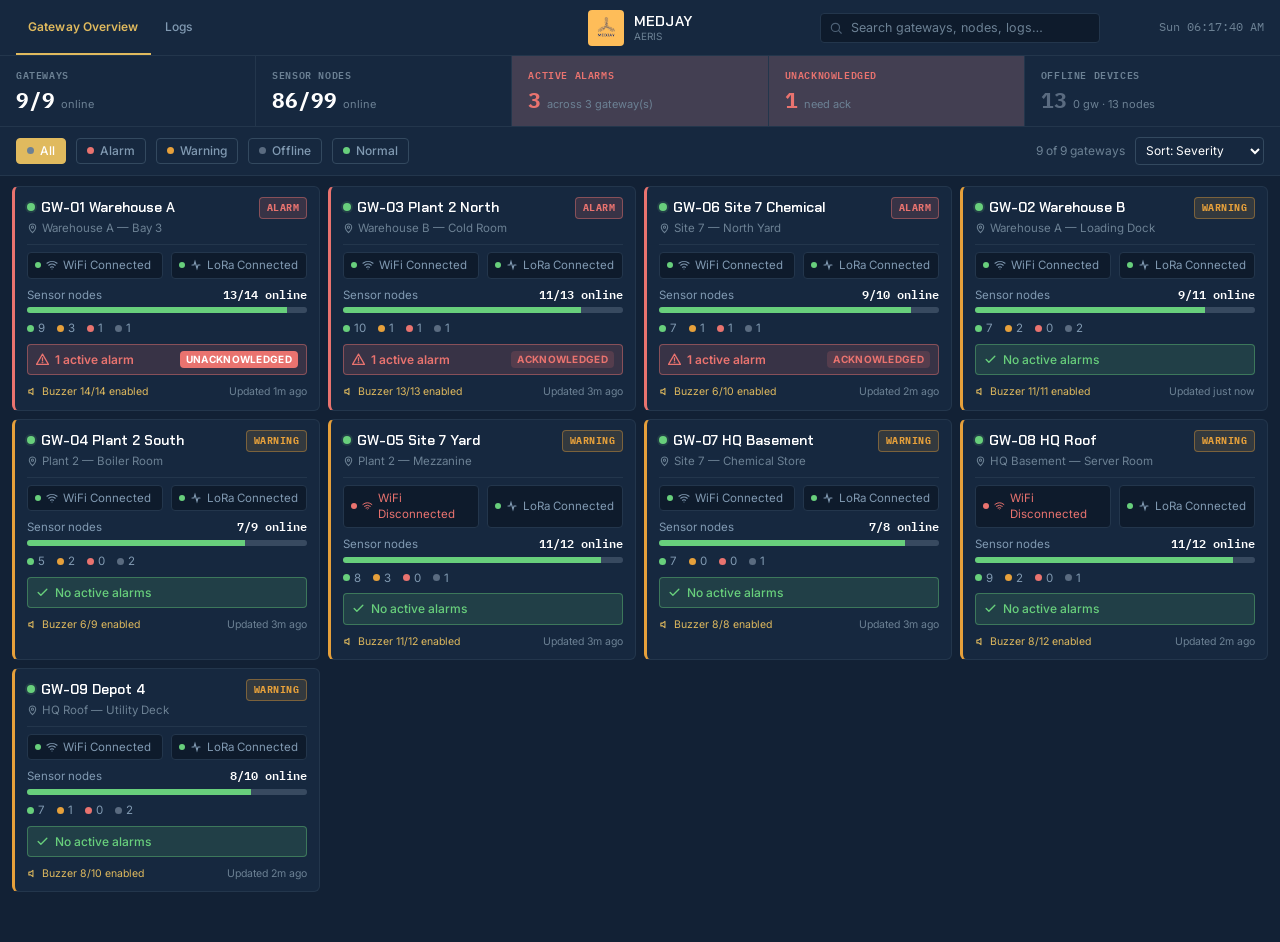
==== index.html @ 99c63c52 "Add files via upload" ====
<!DOCTYPE html>
<html lang="en">
<head>
<meta charset="UTF-8">
<meta name="viewport" content="width=device-width, initial-scale=1.0">
<title>Medjay Aeris — Gateway Overview</title>
<link rel="preconnect" href="https://fonts.googleapis.com">
<link rel="preconnect" href="https://fonts.gstatic.com" crossorigin>
<link href="https://fonts.googleapis.com/css2?family=Chakra+Petch:wght@500;600;700&family=IBM+Plex+Mono:wght@400;500;600;700&family=Inter:wght@400;500;600;700&display=swap" rel="stylesheet">
<link rel="stylesheet" href="styles.css">
</head>
<body>

<div id="topbarMount"></div>
<div class="summary-strip" id="summaryStrip"></div>

<div class="toolbar">
  <div class="filter-chip active" data-f="all"><span class="dot" style="background:var(--text-tertiary)"></span>All</div>
  <div class="filter-chip" data-f="alarm"><span class="dot"></span>Alarm</div>
  <div class="filter-chip" data-f="warn"><span class="dot"></span>Warning</div>
  <div class="filter-chip" data-f="offline"><span class="dot"></span>Offline</div>
  <div class="filter-chip" data-f="ok"><span class="dot"></span>Normal</div>
  <div class="toolbar-spacer"></div>
  <span class="count-label" id="countLabel"></span>
  <select class="sort-select" id="sortSelect">
    <option value="severity">Sort: Severity</option>
    <option value="name">Sort: Name</option>
    <option value="nodes">Sort: Node count</option>
  </select>
</div>

<div class="page">
  <div class="gw-grid" id="gwGrid"></div>
</div>

<div class="toast" id="toast"></div>

<script src="shared.js"></script>
<script>
let activeFilter = "all";
let sortMode = "severity";

document.getElementById('topbarMount').outerHTML = renderTopbar('overview');

function cardHTML(gw){
  const sev = gwSeverity(gw);
  const onlineNodes = gw.nodes.filter(n=>n.online).length;
  const totalNodes = gw.nodes.length;
  // Bucket every node by its single combined severity (nodeSeverity), so
  // counts sum to totalNodes exactly — a node that's offline AND alarming
  // counts once, as an alarm, consistent with how it sorts/filters/badges.
  const ok = gw.nodes.filter(n=>nodeSeverity(n)==="ok").length;
  const amber = gw.nodes.filter(n=>nodeSeverity(n)==="warn").length;
  const red = gw.nodes.filter(n=>nodeSeverity(n)==="alarm").length;
  const offlineN = gw.nodes.filter(n=>nodeSeverity(n)==="offline").length;
  const redUnacked = gw.nodes.filter(n=>n.alarmState==="red" && !n.ack).length;
  const buzzerOnCount = gw.nodes.filter(n=>n.buzzer==="enabled").length;
  const pct = totalNodes ? Math.round((onlineNodes/totalNodes)*100) : 0;
  const badgeMap = {alarm:"ALARM", warn:"WARNING", offline:"OFFLINE", ok:"NORMAL"};

  // Alarm status takes precedence over connectivity in the banner too —
  // an offline gateway with a live red node still needs its alarm surfaced,
  // not hidden behind a generic "offline" message.
  let alarmBanner;
  if(sev === "alarm"){
    alarmBanner = `<div class="alarm-banner active">${ICONS.alert}
      <span>${red} active alarm${red>1?'s':''}</span>
      <span class="ack-tag ${redUnacked>0 ? 'unack' : 'acked'}">${redUnacked>0 ? 'Unacknowledged' : 'Acknowledged'}</span>
    </div>`;
  } else if(!gw.online){
    alarmBanner = `<div class="offline-note">Gateway offline — last seen ${fmtMinutes(gw.lastSeenMinutes)}</div>`;
  } else {
    alarmBanner = `<div class="alarm-banner clear">${ICONS.check}<span>No active alarms</span></div>`;
  }

  return `
  <div class="gw-card state-${sev}" data-id="${gw.id}" data-sev="${sev}" tabindex="0">
    <div class="gw-head">
      <div class="gw-title-block">
        <div class="gw-name-row">
          <span class="status-dot ${gw.online?'online':'offline'}"></span>
          <span class="editable-wrap">
            <span class="gw-name">${gw.name}</span>
            <span class="edit-pencil" data-edit="gw-name" data-gw="${gw.id}" title="Rename gateway">${ICONS.pencil}</span>
          </span>
        </div>
        <div class="gw-location">
          ${ICONS.pin}
          <span class="editable-wrap">
            <span>${gw.location}</span>
            <span class="edit-pencil" data-edit="gw-location" data-gw="${gw.id}" title="Edit location">${ICONS.pencil}</span>
          </span>
        </div>
      </div>
      <span class="health-badge ${sev}">${badgeMap[sev]}</span>
    </div>
    <div class="divider"></div>
    <div class="conn-row">
      <div class="conn-item ${gw.wifi ? 'up':'down'}"><span class="cdot"></span>${ICONS.wifi}<span>WiFi ${gw.wifi?'Connected':'Disconnected'}</span></div>
      <div class="conn-item ${gw.lora ? 'up':'down'}"><span class="cdot"></span>${ICONS.lora}<span>LoRa ${gw.lora?'Connected':'Disconnected'}</span></div>
    </div>
    <div class="nodes-row">
      <div class="row-label"><span>Sensor nodes</span><b>${onlineNodes}/${totalNodes} online</b></div>
      <div class="seg-bar"><div class="seg-online" style="width:${pct}%"></div><div class="seg-offline" style="width:${100-pct}%"></div></div>
    </div>
    <div class="threshold-row">
      <span class="t-item"><span class="tdot g"></span>${ok}</span>
      <span class="t-item"><span class="tdot a"></span>${amber}</span>
      <span class="t-item"><span class="tdot r"></span>${red}</span>
      <span class="t-item"><span class="tdot o"></span>${offlineN}</span>
    </div>
    ${alarmBanner}
    <div class="gw-footer">
      <span class="buzzer-tag ${buzzerOnCount>0 ? 'enabled':'muted'}">${ICONS.speaker} Buzzer ${buzzerOnCount}/${totalNodes} enabled</span>
      <span>Updated ${fmtMinutes(gw.lastSeenMinutes)}</span>
    </div>
  </div>`;
}

function applyFilters(list){
  let out = list;
  if(activeFilter !== "all") out = out.filter(gw => gwSeverity(gw) === activeFilter);
  return out;
}
function applySort(list){
  const copy = [...list];
  if(sortMode === "severity") copy.sort((a,b)=>severityRank(gwSeverity(a))-severityRank(gwSeverity(b)));
  else if(sortMode === "name") copy.sort((a,b)=>a.name.localeCompare(b.name));
  else if(sortMode === "nodes") copy.sort((a,b)=>b.nodes.length-a.nodes.length);
  return copy;
}

function render(){
  const gateways = MedjayData.getGateways();
  document.getElementById('summaryStrip').innerHTML = renderSummaryStripHTML();
  const filtered = applySort(applyFilters(gateways));
  document.getElementById('gwGrid').innerHTML = filtered.map(cardHTML).join('');
  document.getElementById('countLabel').textContent = `${filtered.length} of ${gateways.length} gateways`;

  document.querySelectorAll('.gw-card').forEach(card=>{
    card.addEventListener('click', ()=>{
      window.location.href = `gateway-detail.html?gw=${encodeURIComponent(card.dataset.id)}`;
    });
  });

  document.querySelectorAll('.edit-pencil').forEach(pencil=>{
    pencil.addEventListener('click', (e)=>{
      e.stopPropagation();
      if(!requestEditUnlock()) return;
      const gw = MedjayData.getGateway(pencil.dataset.gw);
      if(!gw) return;
      if(pencil.dataset.edit === 'gw-name'){
        const newName = window.prompt('Gateway name:', gw.name);
        if(newName && newName.trim()){ MedjayData.renameGateway(gw.id, newName.trim()); showToast('Gateway renamed'); render(); }
      } else if(pencil.dataset.edit === 'gw-location'){
        const newLoc = window.prompt('Gateway location:', gw.location);
        if(newLoc && newLoc.trim()){ MedjayData.setLocation(gw.id, newLoc.trim()); showToast('Location updated'); render(); }
      }
    });
  });
}

document.getElementById('sortSelect').addEventListener('change', (e)=>{ sortMode = e.target.value; render(); });
wireGlobalSearch();
document.querySelectorAll('.filter-chip').forEach(chip=>{
  chip.addEventListener('click', ()=>{
    document.querySelectorAll('.filter-chip').forEach(c=>c.classList.remove('active'));
    chip.classList.add('active');
    activeFilter = chip.dataset.f;
    render();
  });
});

tickClock(); setInterval(tickClock, 1000);
render();
</script>
</body>
</html>
---- styles.css ----
:root{
    /* Palette sampled directly from the Medjay Technologies brand site */
    --bg: #122135;          /* page background — sampled hero/nav background */
    --panel: #16283F;       /* card/topbar surface — one step up from bg for depth */
    --panel-alt: #0E1B2C;   /* recessed surface: search box, offline cards */
    --border: #23364C;      /* hairline borders — derived from sampled panel border #203450 */
    --border-strong: #33495F;
    --text: #FFFFFF;        /* sampled heading white */
    --text-secondary: #819AB2; /* sampled body copy tone */
    --text-tertiary: #6C8194;  /* brand's dim subtitle hue, lightened for legibility at small sizes */

    --blue: #E0BA5E;        /* primary interactive/brand accent — sampled gold from CTAs & headings */
    --blue-dark: #BDA057;   /* sampled muted gold (section labels) */
    --blue-bg: rgba(224,186,94,0.14);

    --green: #68CF7C;       /* sampled "Vision" node color */
    --green-bg: rgba(104,207,124,0.14);
    --green-border: rgba(104,207,124,0.4);

    --amber: #E6A03B;       /* sampled "Operational Doctrines" node color */
    --amber-bg: rgba(230,160,59,0.14);
    --amber-border: rgba(230,160,59,0.4);

    --red: #E9736F;         /* sampled "Operators" node color */
    --red-bg: rgba(233,115,111,0.16);
    --red-border: rgba(233,115,111,0.45);

    --gray: #5A6B80;        /* muted slate, distinct from all status accents */
    --gray-bg: rgba(90,107,128,0.18);
    --gray-border: rgba(90,107,128,0.4);

    --radius: 6px;
    --radius-sm: 4px;
    --font: "Inter", "IBM Plex Sans", -apple-system, BlinkMacSystemFont, "Segoe UI", sans-serif;
    --font-display: "Chakra Petch", "Inter", sans-serif;
    --mono: "IBM Plex Mono", "JetBrains Mono", "SF Mono", Consolas, monospace;
  }

  *{box-sizing:border-box;}
  html,body{margin:0;padding:0;}
  body{
    background:var(--bg);
    color:var(--text);
    font-family:var(--font);
    font-size:13px;
    line-height:1.45;
    -webkit-font-smoothing:antialiased;
  }
  ::selection{background:var(--blue-bg); color:var(--blue-dark);}

  a, button{font-family:inherit;}
  button{cursor:pointer;}

  /* ---------- Top bar ---------- */
  .topbar{
    position:sticky; top:0; z-index:50;
    height:56px;
    background:var(--panel);
    border-bottom:1px solid var(--border);
    display:grid;
    grid-template-columns:1fr auto 1fr;
    align-items:center;
    column-gap:16px;
    padding:0 16px;
  }
  .topbar-left, .topbar-right{
    display:flex; align-items:center; height:100%; min-width:0;
  }
  .topbar-left{justify-self:start; gap:2px;}
  .topbar-right{justify-self:end; gap:14px;}
  .brand{
    display:flex; align-items:center; gap:10px;
    height:100%;
    justify-self:center;
    white-space:nowrap;
  }
  .brand-logo{
    height:36px; width:auto; max-width:150px;
    object-fit:contain; display:block; flex-shrink:0;
    border-radius:4px;
  }
  .brand-text{display:flex; flex-direction:column; line-height:1.2;}
  .brand-text .name{
    font-family:var(--font-display); font-weight:600; font-size:14.5px; color:var(--text);
    letter-spacing:.2px;
  }
  .brand-text .sub{font-size:10px; color:var(--text-tertiary); letter-spacing:.1px;}

  .nav{display:flex; align-items:center; gap:2px; height:100%;}
  .nav-item{
    height:100%;
    display:flex; align-items:center;
    padding:0 12px;
    font-family:var(--font);
    font-size:12px; font-weight:500;
    letter-spacing:0.1px;
    color:var(--text-secondary);
    border-bottom:2px solid transparent;
    white-space:nowrap;
  }
  .nav-item.active{
    color:var(--blue);
    border-bottom-color:var(--blue);
    font-weight:600;
  }
  .nav-item.disabled{color:var(--text-tertiary); opacity:.55; cursor:default;}


  .search-box{
    position:relative;
    display:flex; align-items:center; gap:6px;
    background:var(--panel-alt);
    border:1px solid var(--border);
    border-radius:var(--radius-sm);
    padding:0 8px;
    height:30px;
    width:280px;
  }
  .search-box svg{flex-shrink:0; opacity:.55;}
  .search-box input{
    border:none; outline:none; background:transparent;
    font-size:12.5px; color:var(--text); width:100%;
    font-family:inherit;
  }
  .search-box input::placeholder{color:var(--text-tertiary);}

  /* ---------- Global search results dropdown ---------- */
  .search-results{
    display:none;
    position:fixed; top:60px; right:16px;
    width:360px; max-height:70vh; overflow:auto;
    background:var(--panel); border:1px solid var(--border-strong);
    border-radius:var(--radius); box-shadow:0 10px 28px rgba(0,0,0,0.45);
    z-index:200;
  }
  .search-results.show{display:block;}
  .search-group-label{
    font-family:var(--mono); font-size:10px; text-transform:uppercase; letter-spacing:.5px;
    color:var(--text-tertiary); padding:8px 12px 4px;
  }
  .search-result-item{
    display:flex; align-items:center; gap:8px;
    padding:7px 12px; font-size:12.5px; color:var(--text);
    cursor:pointer; border-bottom:1px solid var(--border);
  }
  .search-result-item:hover{background:var(--panel-alt);}
  .search-result-sub{margin-left:auto; color:var(--text-tertiary); font-size:11px; white-space:nowrap; overflow:hidden; text-overflow:ellipsis; max-width:170px;}
  .search-empty{padding:16px; text-align:center; color:var(--text-tertiary); font-size:12px;}

  .role-switch{
    display:flex; align-items:center; gap:8px;
    font-size:12px; color:var(--text-secondary);
  }
  .role-select{
    height:28px;
    border:1px solid var(--border-strong);
    background:var(--panel);
    border-radius:var(--radius-sm);
    font-size:12px; color:var(--text);
    padding:0 6px;
    font-family:inherit;
  }
  .clock{font-family:var(--mono); font-size:11.5px; color:var(--text-tertiary); min-width:150px; text-align:right;}

  /* ---------- Summary strip ---------- */
  .summary-strip{
    display:grid;
    grid-template-columns:repeat(5, minmax(0,1fr));
    gap:1px;
    background:var(--border);
    border-bottom:1px solid var(--border);
  }
  .stat{
    background:var(--panel);
    padding:11px 16px;
    display:flex; flex-direction:column; gap:3px;
  }
  .stat .label{
    font-family:var(--mono);
    font-size:10px; text-transform:uppercase; letter-spacing:.6px;
    color:var(--text-tertiary); font-weight:600;
  }
  .stat .value-row{display:flex; align-items:baseline; gap:6px;}
  .stat .value{font-size:21px; font-weight:700; color:var(--text); font-family:var(--mono);}
  .stat .value.alarm-val{color:var(--red);}
  .stat .value.warn-val{color:var(--amber);}
  .stat .value.offline-val{color:var(--gray);}
  .stat .sub{font-size:11px; color:var(--text-tertiary);}
  .stat.is-alarm{background:var(--red-bg);}
  .stat.is-alarm .label{color:var(--red);}

  /* ---------- Toolbar ---------- */
  .toolbar{
    display:flex; align-items:center; gap:10px;
    padding:10px 16px;
    background:var(--panel);
    border-bottom:1px solid var(--border);
  }
  .filter-chip{
    display:flex; align-items:center; gap:6px;
    height:26px; padding:0 10px;
    border-radius:var(--radius-sm);
    border:1px solid var(--border-strong);
    background:var(--panel);
    font-size:12px; font-weight:500; color:var(--text-secondary);
  }
  .filter-chip .dot{width:7px;height:7px;border-radius:50%;}
  .filter-chip.active{
    background:var(--blue); border-color:var(--blue); color:#fff;
  }
  .filter-chip.active .dot{background:#fff;}
  .filter-chip[data-f="alarm"] .dot{background:var(--red);}
  .filter-chip[data-f="warn"] .dot{background:var(--amber);}
  .filter-chip[data-f="offline"] .dot{background:var(--gray);}
  .filter-chip[data-f="ok"] .dot{background:var(--green);}
  .toolbar-spacer{flex:1;}
  .sort-select{
    height:28px; border:1px solid var(--border-strong); background:var(--panel);
    border-radius:var(--radius-sm); font-size:12px; color:var(--text); padding:0 6px;
    font-family:inherit;
  }
  .count-label{font-size:12px; color:var(--text-tertiary);}

  /* ---------- Grid ---------- */
  .page{max-width:1560px; margin:0 auto; padding-bottom:40px;}
  .gw-grid{
    display:grid;
    grid-template-columns:repeat(auto-fit, minmax(270px, 1fr));
    gap:8px;
    padding:10px 12px;
  }

  /* ---------- Gateway card ---------- */
  .gw-card{
    background:var(--panel);
    border:1px solid var(--border);
    border-left:3px solid var(--border-strong);
    border-radius:var(--radius);
    padding:10px 12px;
    display:flex; flex-direction:column; gap:7px;
    transition:border-color .12s ease, box-shadow .12s ease;
  }
  .gw-card:hover{
    border-color:var(--border-strong);
    box-shadow:0 1px 3px rgba(0,0,0,0.2);
    cursor:pointer;
  }
  .gw-card.state-alarm{border-left-color:var(--red);}
  .gw-card.state-warn{border-left-color:var(--amber);}
  .gw-card.state-offline{border-left-color:var(--gray); background:var(--panel-alt);}
  .gw-card.state-ok{border-left-color:var(--green);}

  .gw-head{display:flex; align-items:flex-start; justify-content:space-between; gap:8px;}
  .gw-title-block{display:flex; flex-direction:column; gap:3px; min-width:0;}
  .gw-name-row{display:flex; align-items:center; gap:6px;}
  .status-dot{width:8px; height:8px; border-radius:50%; flex-shrink:0;}
  .status-dot.online{background:var(--green); box-shadow:0 0 0 2px var(--green-bg);}
  .status-dot.offline{background:var(--gray); box-shadow:0 0 0 2px var(--gray-bg);}
  .gw-name{font-family:var(--font-display); font-size:14px; font-weight:600; color:var(--text); white-space:nowrap; overflow:hidden; text-overflow:ellipsis;}
  .edit-icon{opacity:.4; flex-shrink:0;}
  .edit-icon:hover{opacity:.9;}
  .gw-location{display:flex; align-items:center; gap:4px; font-size:11.5px; color:var(--text-tertiary);}

  .health-badge{
    flex-shrink:0;
    font-family:var(--mono);
    font-size:10px; font-weight:700; letter-spacing:.5px;
    padding:3px 7px; border-radius:var(--radius-sm);
    text-transform:uppercase;
    white-space:nowrap;
  }
  .health-badge.ok{background:var(--green-bg); color:var(--green); border:1px solid var(--green-border);}
  .health-badge.warn{background:var(--amber-bg); color:var(--amber); border:1px solid var(--amber-border);}
  .health-badge.alarm{background:var(--red-bg); color:var(--red); border:1px solid var(--red-border);}
  .health-badge.offline{background:var(--gray-bg); color:var(--gray); border:1px solid var(--gray-border);}

  .divider{height:1px; background:var(--border);}

  .conn-row{display:flex; gap:8px;}
  .conn-item{
    flex:1;
    display:flex; align-items:center; gap:5px;
    font-size:11.5px; color:var(--text-secondary);
    background:var(--panel-alt);
    border:1px solid var(--border);
    border-radius:var(--radius-sm);
    padding:4px 7px;
  }
  .conn-item .cdot{width:6px; height:6px; border-radius:50%; flex-shrink:0;}
  .conn-item.up .cdot{background:var(--green);}
  .conn-item.down .cdot{background:var(--red);}
  .conn-item.down{color:var(--red);}

  .nodes-row{display:flex; flex-direction:column; gap:4px;}
  .nodes-row .row-label{
    display:flex; justify-content:space-between; align-items:baseline;
    font-size:11.5px; color:var(--text-secondary);
  }
  .nodes-row .row-label b{color:var(--text); font-family:var(--mono); font-weight:600;}
  .seg-bar{height:6px; border-radius:3px; overflow:hidden; display:flex; background:var(--gray-bg); width:100%;}
  .seg-bar .seg-online{background:var(--green);}
  .seg-bar .seg-offline{background:var(--gray-border);}

  .threshold-row{display:flex; align-items:center; gap:12px; font-size:11.5px; color:var(--text-secondary);}
  .threshold-row .t-item{display:flex; align-items:center; gap:4px;}
  .threshold-row .tdot{width:7px; height:7px; border-radius:50%;}
  .threshold-row .tdot.g{background:var(--green);}
  .threshold-row .tdot.a{background:var(--amber);}
  .threshold-row .tdot.r{background:var(--red);}
  .threshold-row .tdot.o{background:var(--gray);}

  .alarm-banner{
    display:flex; align-items:center; gap:6px;
    font-size:12px; font-weight:600;
    padding:6px 8px; border-radius:var(--radius-sm);
  }
  .alarm-banner.active{background:var(--red-bg); color:var(--red); border:1px solid var(--red-border);}
  .alarm-banner.clear{background:var(--green-bg); color:var(--green); border:1px solid var(--green-border); font-weight:500;}
  .alarm-banner .ack-tag{
    margin-left:auto; font-size:10px; font-weight:700; text-transform:uppercase;
    padding:1px 6px; border-radius:var(--radius-sm); letter-spacing:.3px;
  }
  .alarm-banner .ack-tag.unack{background:var(--red); color:#fff;}
  .alarm-banner .ack-tag.acked{background:rgba(233,115,111,0.16); color:var(--red);}

  .gw-footer{
    display:flex; justify-content:space-between; align-items:center;
    font-size:10.5px; color:var(--text-tertiary);
    padding-top:2px;
  }
  .buzzer-tag{display:flex; align-items:center; gap:4px;}
  .buzzer-tag.muted{color:var(--text-tertiary);}
  .buzzer-tag.enabled{color:var(--blue);}

  .offline-note{
    font-size:11.5px; color:var(--gray); background:var(--gray-bg);
    border:1px solid var(--gray-border); border-radius:var(--radius-sm);
    padding:5px 8px; font-weight:500;
  }

  /* toast */
  .toast{
    position:fixed; bottom:18px; right:18px;
    background:var(--panel); color:var(--text);
    border:1px solid var(--border-strong);
    padding:9px 14px; border-radius:var(--radius-sm);
    font-size:12.5px; box-shadow:0 4px 16px rgba(0,0,0,0.45);
    opacity:0; transform:translateY(6px);
    transition:opacity .18s ease, transform .18s ease;
    pointer-events:none;
    z-index:100;
  }
  .toast.show{opacity:1; transform:translateY(0);}

  svg{display:block;}

  @media (max-width: 1024px){
    .topbar{
      display:flex;
      flex-direction:column;
      height:auto;
      padding:10px 12px 8px;
      row-gap:8px;
    }
    .brand{ order:1; width:100%; justify-content:center; }
    .topbar-left{ order:2; width:100%; }
    .nav{ width:100%; justify-content:center; gap:4px; }
    .nav-item{ flex:1; justify-content:center; padding:0 4px; }
    .topbar-right{ order:3; width:100%; justify-content:space-between; gap:8px; }
    .search-box{ flex:1; width:auto; min-width:0; }
    .role-switch span{ display:none; }
  }

  @media (max-width: 720px){
    .summary-strip{grid-template-columns:repeat(2,1fr);}
    .search-box{width:160px;}
    .nav-item{padding:0 8px; font-size:11.5px;}
    .clock{display:none;}
  }

  /* ---------- Nav links (anchor-based) ---------- */
  .nav-item{ text-decoration:none; cursor:pointer; }
  .nav-item.disabled{ pointer-events:none; }

  /* ---------- Breadcrumb / page header ---------- */
  .page-header{
    display:flex; align-items:center; gap:10px;
    padding:12px 16px; background:var(--panel); border-bottom:1px solid var(--border);
  }
  .back-btn{
    display:flex; align-items:center; gap:5px;
    background:var(--panel-alt); border:1px solid var(--border-strong);
    color:var(--text-secondary); border-radius:var(--radius-sm);
    padding:5px 10px; font-size:12px; text-decoration:none;
  }
  .back-btn:hover{ color:var(--text); border-color:var(--blue); }
  .breadcrumb{font-size:12px; color:var(--text-tertiary);}
  .breadcrumb b{color:var(--text); font-weight:600;}
  .page-title-row{display:flex; align-items:center; gap:10px; flex:1;}
  .page-title{font-family:var(--font-display); font-size:16px; font-weight:700; color:var(--text); letter-spacing:.3px;}
  .page-title-sub{font-size:11.5px; color:var(--text-tertiary);}

  /* ---------- Node grid (gateway detail) ---------- */
  .node-grid{
    display:grid; grid-template-columns:repeat(auto-fit, minmax(260px,1fr));
    gap:8px; padding:10px 12px;
  }
  .node-card{
    background:var(--panel); border:1px solid var(--border); border-left:3px solid var(--border-strong);
    border-radius:var(--radius); padding:9px 11px; display:flex; flex-direction:column; gap:6px;
    cursor:pointer; transition:border-color .12s ease, box-shadow .12s ease;
  }
  .node-card:hover{ border-color:var(--border-strong); box-shadow:0 1px 3px rgba(0,0,0,0.2); }
  .node-card.state-alarm{border-left-color:var(--red);}
  .node-card.state-warn{border-left-color:var(--amber);}
  .node-card.state-offline{border-left-color:var(--gray); background:var(--panel-alt); opacity:.85;}
  .node-card.state-ok{border-left-color:var(--green);}
  .node-head{display:flex; align-items:center; justify-content:space-between; gap:6px;}
  .node-name{display:flex; align-items:center; gap:6px; font-family:var(--font-display); font-size:13px; font-weight:600;}
  .node-id{font-family:var(--mono); font-size:10.5px; color:var(--text-tertiary);}

  /* ---------- Metric progress bars ---------- */
  .metric-row{display:flex; align-items:center; gap:8px; font-size:11px;}
  .metric-label{width:56px; flex-shrink:0; color:var(--text-tertiary); font-family:var(--mono); text-transform:uppercase; font-size:10px; letter-spacing:.3px;}
  .metric-bar-track{flex:1; height:6px; border-radius:3px; background:var(--panel-alt); border:1px solid var(--border); overflow:hidden;}
  .metric-bar-fill{height:100%; border-radius:3px;}
  .metric-bar-fill.ok{background:var(--green);}
  .metric-bar-fill.warn{background:var(--amber);}
  .metric-bar-fill.alarm{background:var(--red);}
  .metric-value{width:52px; flex-shrink:0; text-align:right; font-family:var(--mono); font-weight:600; font-size:11px;}

  /* larger version for sensor detail */
  .metric-row.lg{gap:12px; font-size:13px;}
  .metric-row.lg .metric-label{width:90px; font-size:11px;}
  .metric-row.lg .metric-bar-track{height:9px;}
  .metric-row.lg .metric-value{width:64px; font-size:13px;}

  /* ---------- Tabs ---------- */
  .tabs{display:flex; gap:2px; padding:0 16px; background:var(--panel); border-bottom:1px solid var(--border);}
  .tab{padding:9px 14px; font-size:12px; font-weight:500; color:var(--text-secondary); border-bottom:2px solid transparent; cursor:pointer;}
  .tab.active{color:var(--blue); border-bottom-color:var(--blue); font-weight:600;}

  /* ---------- Detail layout ---------- */
  .detail-grid{display:grid; grid-template-columns:1.1fr 1fr; gap:14px; padding:14px 16px; max-width:1400px; margin:0 auto;}
  @media (max-width:1024px){ .detail-grid{grid-template-columns:1fr;} }
  .panel{background:var(--panel); border:1px solid var(--border); border-radius:var(--radius); padding:14px;}
  .panel-title{font-family:var(--font-display); font-size:12.5px; font-weight:700; text-transform:uppercase; letter-spacing:.5px; color:var(--text-secondary); margin-bottom:10px; display:flex; align-items:center; justify-content:space-between;}

  /* ---------- Forms ---------- */
  .form-row{display:flex; align-items:center; justify-content:space-between; gap:10px; padding:7px 0; border-bottom:1px solid var(--border);}
  .form-row:last-child{border-bottom:none;}
  .form-label{font-size:12px; color:var(--text-secondary);}
  .form-input{
    background:var(--panel-alt); border:1px solid var(--border-strong); border-radius:var(--radius-sm);
    color:var(--text); font-size:12px; padding:5px 8px; width:110px; font-family:inherit; text-align:right;
  }
  .form-input.wide{width:180px; text-align:left;}
  .btn{
    background:var(--panel-alt); border:1px solid var(--border-strong); border-radius:var(--radius-sm);
    color:var(--text); font-size:12px; padding:6px 12px; cursor:pointer; font-family:inherit;
  }
  .btn:hover{ border-color:var(--blue); color:var(--blue); }
  .btn.primary{ background:var(--blue); border-color:var(--blue); color:#1a1406; font-weight:600; }
  .btn.primary:hover{ opacity:.9; color:#1a1406; }
  .btn.danger:hover{ border-color:var(--red); color:var(--red); }
  .btn-row{display:flex; gap:8px; margin-top:10px;}
  .btn:disabled{ opacity:.4; cursor:not-allowed; }

  /* ---------- Toggle switch ---------- */
  .toggle{ position:relative; width:36px; height:20px; flex-shrink:0; }
  .toggle input{ display:none; }
  .toggle .track{ position:absolute; inset:0; background:var(--gray-border); border-radius:999px; transition:background .15s; }
  .toggle .thumb{ position:absolute; top:2px; left:2px; width:16px; height:16px; border-radius:50%; background:#fff; transition:left .15s; }
  .toggle input:checked + .track{ background:var(--blue); }
  .toggle input:checked + .track .thumb{ left:18px; }
  .toggle-label{ display:flex; align-items:center; gap:8px; font-size:12px; color:var(--text-secondary); }

  /* ---------- Log table ---------- */
  .log-toolbar{ display:flex; align-items:center; gap:10px; padding:10px 16px; background:var(--panel); border-bottom:1px solid var(--border); flex-wrap:wrap; }
  .log-table{ width:100%; border-collapse:collapse; font-size:12px; }
  .log-table th{ text-align:left; font-family:var(--mono); font-size:10px; text-transform:uppercase; letter-spacing:.5px; color:var(--text-tertiary); padding:8px 12px; border-bottom:1px solid var(--border-strong); background:var(--panel); position:sticky; top:0; }
  .log-table td{ padding:8px 12px; border-bottom:1px solid var(--border); color:var(--text-secondary); }
  .log-table tr:hover td{ background:var(--panel-alt); }
  .event-tag{ font-size:10.5px; font-weight:600; padding:2px 7px; border-radius:var(--radius-sm); white-space:nowrap; }
  .event-tag.alarm{ background:var(--red-bg); color:var(--red); border:1px solid var(--red-border); }
  .event-tag.offline{ background:var(--gray-bg); color:var(--gray); border:1px solid var(--gray-border); }
  .event-tag.warn{ background:var(--amber-bg); color:var(--amber); border:1px solid var(--amber-border); }
  .event-tag.ok{ background:var(--green-bg); color:var(--green); border:1px solid var(--green-border); }
  .event-tag.neutral{ background:var(--gray-bg); color:var(--text-secondary); border:1px solid var(--border-strong); }
  .log-select, .log-input{
    height:28px; border:1px solid var(--border-strong); background:var(--panel);
    border-radius:var(--radius-sm); font-size:12px; color:var(--text); padding:0 8px; font-family:inherit;
  }
  .log-input{ width:220px; }
  .table-wrap{ max-height:calc(100vh - 220px); overflow:auto; }

  /* ---------- Admin sections ---------- */
  .admin-nav{ display:flex; flex-direction:column; gap:2px; }
  .admin-nav-item{ padding:9px 12px; font-size:12.5px; color:var(--text-secondary); border-radius:var(--radius-sm); cursor:pointer; border:1px solid transparent; }
  .admin-nav-item.active{ background:var(--blue-bg); color:var(--blue); border-color:var(--blue-border, var(--border-strong)); font-weight:600; }
  .admin-nav-item:hover:not(.active){ background:var(--panel-alt); }
  .admin-layout{ display:grid; grid-template-columns:200px 1fr; gap:14px; padding:14px 16px; max-width:1400px; margin:0 auto; }
  @media (max-width:900px){ .admin-layout{grid-template-columns:1fr;} }
  .admin-section{ display:none; }
  .admin-section.active{ display:block; }
  .admin-table{ width:100%; border-collapse:collapse; font-size:12.5px; }
  .admin-table th{ text-align:left; font-size:10px; text-transform:uppercase; letter-spacing:.5px; color:var(--text-tertiary); font-family:var(--mono); padding:8px 10px; border-bottom:1px solid var(--border-strong); }
  .admin-table td{ padding:7px 10px; border-bottom:1px solid var(--border); color:var(--text-secondary); vertical-align:middle; }
  .admin-table input.form-input{ width:90px; }
  .readonly-banner{ background:var(--amber-bg); border:1px solid var(--amber-border); color:var(--amber); border-radius:var(--radius-sm); padding:8px 12px; font-size:12px; margin:12px 16px 0; display:flex; align-items:center; gap:8px; }
  .empty-state{ padding:40px; text-align:center; color:var(--text-tertiary); font-size:13px; }

  /* ---------- Hover-to-reveal edit pencil (password gated) ---------- */
  .editable-wrap{ display:inline-flex; align-items:center; gap:6px; }
  .edit-pencil{
    opacity:0; flex-shrink:0; color:var(--text-tertiary); cursor:pointer;
    transition:opacity .12s ease, color .12s ease;
  }
  .editable-wrap:hover .edit-pencil, .editable-wrap:focus-within .edit-pencil{ opacity:1; }
  .edit-pencil:hover{ color:var(--blue); }
  .metric-row .editable-wrap{ margin-left:auto; }
  .config-row{
    display:flex; align-items:center; justify-content:space-between; gap:10px;
    padding:8px 0; border-bottom:1px solid var(--border); font-size:12px; color:var(--text-secondary);
  }
  .config-row:last-child{ border-bottom:none; }
  .config-value{ display:flex; align-items:center; gap:8px; color:var(--text); font-family:var(--mono); font-weight:600; }
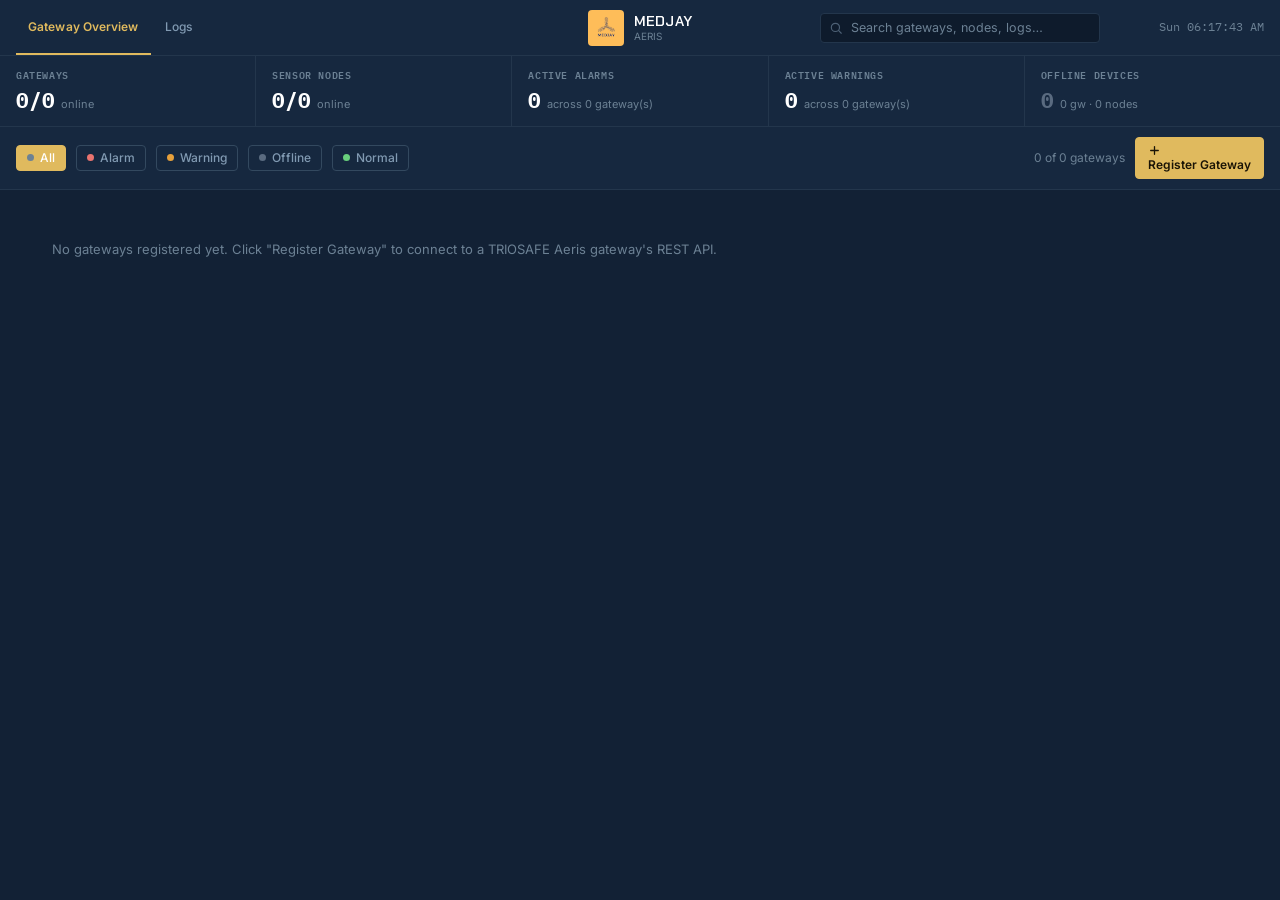
==== commit 972e1c60: "Add files via upload" ====
--- a/index.html
+++ b/index.html
@@ -22,11 +22,7 @@
   <div class="filter-chip" data-f="ok"><span class="dot"></span>Normal</div>
   <div class="toolbar-spacer"></div>
   <span class="count-label" id="countLabel"></span>
-  <select class="sort-select" id="sortSelect">
-    <option value="severity">Sort: Severity</option>
-    <option value="name">Sort: Name</option>
-    <option value="nodes">Sort: Node count</option>
-  </select>
+  <button class="btn primary" id="addGwBtn">Register Gateway</button>
 </div>
 
 <div class="page">
@@ -37,38 +33,51 @@
 
 <script src="shared.js"></script>
 <script>
+document.getElementById('topbarMount').outerHTML = renderTopbar('overview');
+document.getElementById('addGwBtn').innerHTML = ICONS.plus + ' Register Gateway';
+
 let activeFilter = "all";
-let sortMode = "severity";
 
-document.getElementById('topbarMount').outerHTML = renderTopbar('overview');
+function promptGatewayForm(existing){
+  const name = window.prompt('Gateway name:', existing ? existing.name : '');
+  if(name === null) return null;
+  const location = window.prompt('Location:', existing ? existing.location : '');
+  if(location === null) return null;
+  const baseUrl = window.prompt('Base URL (e.g. http://localhost:5000 or https://gateway.triosafe.in):', existing ? existing.baseUrl : 'http://localhost:5000');
+  if(baseUrl === null) return null;
+  const apiKey = window.prompt('API key (Bearer token — optional, current API version requires none):', existing ? GatewayRegistry.getApiKeyPlain(existing.id) : '');
+  if(apiKey === null) return null;
+  return { name: name.trim()||'Unnamed Gateway', location: location.trim()||'—', baseUrl: baseUrl.trim(), apiKey: apiKey.trim() };
+}
+
+document.getElementById('addGwBtn').addEventListener('click', ()=>{
+  if(!requestEditUnlock()) return;
+  const fields = promptGatewayForm(null);
+  if(!fields) return;
+  GatewayRegistry.add(fields);
+  showToast('Gateway registered — polling started');
+  render();
+});
 
 function cardHTML(gw){
-  const sev = gwSeverity(gw);
-  const onlineNodes = gw.nodes.filter(n=>n.online).length;
-  const totalNodes = gw.nodes.length;
-  // Bucket every node by its single combined severity (nodeSeverity), so
-  // counts sum to totalNodes exactly — a node that's offline AND alarming
-  // counts once, as an alarm, consistent with how it sorts/filters/badges.
-  const ok = gw.nodes.filter(n=>nodeSeverity(n)==="ok").length;
-  const amber = gw.nodes.filter(n=>nodeSeverity(n)==="warn").length;
-  const red = gw.nodes.filter(n=>nodeSeverity(n)==="alarm").length;
-  const offlineN = gw.nodes.filter(n=>nodeSeverity(n)==="offline").length;
-  const redUnacked = gw.nodes.filter(n=>n.alarmState==="red" && !n.ack).length;
-  const buzzerOnCount = gw.nodes.filter(n=>n.buzzer==="enabled").length;
+  const entry = LiveStore.get(gw.id);
+  const reachable = !!(entry.status && entry.status.gateway === "online");
+  const sev = gwSeverity(gw.id);
+  const nodes = entry.nodes || [];
+  const totalNodes = nodes.length;
+  const onlineNodes = nodes.filter(n=>n.online).length;
+  const ok = nodes.filter(n=>nodeSeverity(n)==="ok").length;
+  const amber = nodes.filter(n=>nodeSeverity(n)==="warn").length;
+  const red = nodes.filter(n=>nodeSeverity(n)==="alarm").length;
+  const offlineN = nodes.filter(n=>nodeSeverity(n)==="offline").length;
   const pct = totalNodes ? Math.round((onlineNodes/totalNodes)*100) : 0;
   const badgeMap = {alarm:"ALARM", warn:"WARNING", offline:"OFFLINE", ok:"NORMAL"};
 
-  // Alarm status takes precedence over connectivity in the banner too —
-  // an offline gateway with a live red node still needs its alarm surfaced,
-  // not hidden behind a generic "offline" message.
   let alarmBanner;
   if(sev === "alarm"){
-    alarmBanner = `<div class="alarm-banner active">${ICONS.alert}
-      <span>${red} active alarm${red>1?'s':''}</span>
-      <span class="ack-tag ${redUnacked>0 ? 'unack' : 'acked'}">${redUnacked>0 ? 'Unacknowledged' : 'Acknowledged'}</span>
-    </div>`;
-  } else if(!gw.online){
-    alarmBanner = `<div class="offline-note">Gateway offline — last seen ${fmtMinutes(gw.lastSeenMinutes)}</div>`;
+    alarmBanner = `<div class="alarm-banner active">${ICONS.alert}<span>${red} active alarm${red>1?'s':''}</span></div>`;
+  } else if(!reachable){
+    alarmBanner = `<div class="offline-note">${entry.lastError ? `Gateway unreachable — ${entry.lastError}` : 'Gateway unreachable'}</div>`;
   } else {
     alarmBanner = `<div class="alarm-banner clear">${ICONS.check}<span>No active alarms</span></div>`;
   }
@@ -78,26 +87,21 @@
     <div class="gw-head">
       <div class="gw-title-block">
         <div class="gw-name-row">
-          <span class="status-dot ${gw.online?'online':'offline'}"></span>
+          <span class="status-dot ${reachable?'online':'offline'}"></span>
           <span class="editable-wrap">
             <span class="gw-name">${gw.name}</span>
-            <span class="edit-pencil" data-edit="gw-name" data-gw="${gw.id}" title="Rename gateway">${ICONS.pencil}</span>
+            <span class="edit-pencil" data-edit="gw-config" data-gw="${gw.id}" title="Edit gateway">${ICONS.pencil}</span>
           </span>
         </div>
-        <div class="gw-location">
-          ${ICONS.pin}
-          <span class="editable-wrap">
-            <span>${gw.location}</span>
-            <span class="edit-pencil" data-edit="gw-location" data-gw="${gw.id}" title="Edit location">${ICONS.pencil}</span>
-          </span>
-        </div>
+        <div class="gw-location">${ICONS.pin}<span>${gw.location}</span></div>
+        <div class="gw-location" style="font-family:var(--mono); font-size:10.5px;">${gw.baseUrl || '(no base URL configured)'}</div>
       </div>
       <span class="health-badge ${sev}">${badgeMap[sev]}</span>
     </div>
     <div class="divider"></div>
     <div class="conn-row">
-      <div class="conn-item ${gw.wifi ? 'up':'down'}"><span class="cdot"></span>${ICONS.wifi}<span>WiFi ${gw.wifi?'Connected':'Disconnected'}</span></div>
-      <div class="conn-item ${gw.lora ? 'up':'down'}"><span class="cdot"></span>${ICONS.lora}<span>LoRa ${gw.lora?'Connected':'Disconnected'}</span></div>
+      <div class="conn-item ${entry.status && entry.status.lora ? 'up':'down'}"><span class="cdot"></span>${ICONS.lora}<span>LoRa ${entry.status && entry.status.lora ? 'Connected':'Disconnected'}</span></div>
+      <div class="conn-item ${entry.status && entry.status.database ? 'up':'down'}"><span class="cdot"></span><span>DB ${entry.status && entry.status.database ? 'Connected':'Disconnected'}</span></div>
     </div>
     <div class="nodes-row">
       <div class="row-label"><span>Sensor nodes</span><b>${onlineNodes}/${totalNodes} online</b></div>
@@ -111,56 +115,64 @@
     </div>
     ${alarmBanner}
     <div class="gw-footer">
-      <span class="buzzer-tag ${buzzerOnCount>0 ? 'enabled':'muted'}">${ICONS.speaker} Buzzer ${buzzerOnCount}/${totalNodes} enabled</span>
-      <span>Updated ${fmtMinutes(gw.lastSeenMinutes)}</span>
+      <span>${entry.status ? `Uptime ${Math.floor((entry.status.uptime||0)/60)}m` : '—'}</span>
+      <span>${entry.lastPolled ? 'Polled ' + fmtAgo(Math.floor(entry.lastPolled/1000)) : 'Not yet polled'}</span>
+    </div>
+    <div class="gw-footer">
+      <button class="btn danger" data-remove="${gw.id}" style="font-size:11px; padding:3px 8px;">Remove</button>
     </div>
   </div>`;
 }
 
 function applyFilters(list){
-  let out = list;
-  if(activeFilter !== "all") out = out.filter(gw => gwSeverity(gw) === activeFilter);
-  return out;
-}
-function applySort(list){
-  const copy = [...list];
-  if(sortMode === "severity") copy.sort((a,b)=>severityRank(gwSeverity(a))-severityRank(gwSeverity(b)));
-  else if(sortMode === "name") copy.sort((a,b)=>a.name.localeCompare(b.name));
-  else if(sortMode === "nodes") copy.sort((a,b)=>b.nodes.length-a.nodes.length);
-  return copy;
+  if(activeFilter === "all") return list;
+  return list.filter(gw => gwSeverity(gw.id) === activeFilter);
 }
 
 function render(){
-  const gateways = MedjayData.getGateways();
+  ensureAllGatewaysPolling();
   document.getElementById('summaryStrip').innerHTML = renderSummaryStripHTML();
-  const filtered = applySort(applyFilters(gateways));
-  document.getElementById('gwGrid').innerHTML = filtered.map(cardHTML).join('');
+  const gateways = GatewayRegistry.list();
+  const filtered = applyFilters(gateways).sort((a,b)=>severityRank(gwSeverity(a.id))-severityRank(gwSeverity(b.id)));
+
+  if(!gateways.length){
+    document.getElementById('gwGrid').innerHTML = `<div class="empty-state">No gateways registered yet. Click "Register Gateway" to connect to a TRIOSAFE Aeris gateway's REST API.</div>`;
+  } else {
+    document.getElementById('gwGrid').innerHTML = filtered.map(cardHTML).join('') || `<div class="empty-state">No gateways match this filter.</div>`;
+  }
   document.getElementById('countLabel').textContent = `${filtered.length} of ${gateways.length} gateways`;
 
   document.querySelectorAll('.gw-card').forEach(card=>{
-    card.addEventListener('click', ()=>{
+    card.addEventListener('click', (e)=>{
+      if(e.target.closest('[data-edit]') || e.target.closest('[data-remove]')) return;
       window.location.href = `gateway-detail.html?gw=${encodeURIComponent(card.dataset.id)}`;
     });
   });
-
-  document.querySelectorAll('.edit-pencil').forEach(pencil=>{
+  document.querySelectorAll('[data-edit="gw-config"]').forEach(pencil=>{
     pencil.addEventListener('click', (e)=>{
       e.stopPropagation();
       if(!requestEditUnlock()) return;
-      const gw = MedjayData.getGateway(pencil.dataset.gw);
+      const gw = GatewayRegistry.get(pencil.dataset.gw);
       if(!gw) return;
-      if(pencil.dataset.edit === 'gw-name'){
-        const newName = window.prompt('Gateway name:', gw.name);
-        if(newName && newName.trim()){ MedjayData.renameGateway(gw.id, newName.trim()); showToast('Gateway renamed'); render(); }
-      } else if(pencil.dataset.edit === 'gw-location'){
-        const newLoc = window.prompt('Gateway location:', gw.location);
-        if(newLoc && newLoc.trim()){ MedjayData.setLocation(gw.id, newLoc.trim()); showToast('Location updated'); render(); }
-      }
+      const fields = promptGatewayForm(gw);
+      if(!fields) return;
+      GatewayRegistry.update(gw.id, fields);
+      showToast('Gateway config updated');
+      render();
+    });
+  });
+  document.querySelectorAll('[data-remove]').forEach(btn=>{
+    btn.addEventListener('click', (e)=>{
+      e.stopPropagation();
+      if(!requestEditUnlock()) return;
+      if(!window.confirm('Remove this gateway from the dashboard? (Does not affect the physical device.)')) return;
+      GatewayRegistry.remove(btn.dataset.remove);
+      showToast('Gateway removed');
+      render();
     });
   });
 }
 
-document.getElementById('sortSelect').addEventListener('change', (e)=>{ sortMode = e.target.value; render(); });
 wireGlobalSearch();
 document.querySelectorAll('.filter-chip').forEach(chip=>{
   chip.addEventListener('click', ()=>{
@@ -173,6 +185,7 @@
 
 tickClock(); setInterval(tickClock, 1000);
 render();
+setInterval(render, 5000); // matches spec's recommended /api/status + /api/nodes refresh interval
 </script>
 </body>
 </html>
--- a/styles.css
+++ b/styles.css
@@ -164,30 +164,36 @@
 
   /* ---------- Summary strip ---------- */
   .summary-strip{
-    display:grid;
-    grid-template-columns:repeat(5, minmax(0,1fr));
+    display:flex;
+    flex-wrap:nowrap;
     gap:1px;
     background:var(--border);
     border-bottom:1px solid var(--border);
+    overflow-x:auto; /* last resort on extremely narrow viewports — never wraps to a new row */
   }
   .stat{
     background:var(--panel);
     padding:11px 16px;
     display:flex; flex-direction:column; gap:3px;
+    flex:1 1 0;
+    min-width:0; /* allows flex children to shrink below content size instead of wrapping */
   }
   .stat .label{
     font-family:var(--mono);
     font-size:10px; text-transform:uppercase; letter-spacing:.6px;
     color:var(--text-tertiary); font-weight:600;
-  }
-  .stat .value-row{display:flex; align-items:baseline; gap:6px;}
-  .stat .value{font-size:21px; font-weight:700; color:var(--text); font-family:var(--mono);}
+    white-space:nowrap; overflow:hidden; text-overflow:ellipsis;
+  }
+  .stat .value-row{display:flex; align-items:baseline; gap:6px; min-width:0;}
+  .stat .value{font-size:21px; font-weight:700; color:var(--text); font-family:var(--mono); white-space:nowrap;}
   .stat .value.alarm-val{color:var(--red);}
   .stat .value.warn-val{color:var(--amber);}
   .stat .value.offline-val{color:var(--gray);}
-  .stat .sub{font-size:11px; color:var(--text-tertiary);}
+  .stat .sub{font-size:11px; color:var(--text-tertiary); white-space:nowrap; overflow:hidden; text-overflow:ellipsis;}
   .stat.is-alarm{background:var(--red-bg);}
   .stat.is-alarm .label{color:var(--red);}
+  .stat.is-warn{background:var(--amber-bg);}
+  .stat.is-warn .label{color:var(--amber);}
 
   /* ---------- Toolbar ---------- */
   .toolbar{
@@ -224,8 +230,8 @@
   /* ---------- Grid ---------- */
   .page{max-width:1560px; margin:0 auto; padding-bottom:40px;}
   .gw-grid{
-    display:grid;
-    grid-template-columns:repeat(auto-fit, minmax(270px, 1fr));
+    display:flex;
+    flex-wrap:wrap;
     gap:8px;
     padding:10px 12px;
   }
@@ -238,6 +244,7 @@
     border-radius:var(--radius);
     padding:10px 12px;
     display:flex; flex-direction:column; gap:7px;
+    flex:1 1 270px; /* grows to fill leftover row width — including a partial last row — instead of leaving empty gaps */
     transition:border-color .12s ease, box-shadow .12s ease;
   }
   .gw-card:hover{
@@ -372,7 +379,6 @@
   }
 
   @media (max-width: 720px){
-    .summary-strip{grid-template-columns:repeat(2,1fr);}
     .search-box{width:160px;}
     .nav-item{padding:0 8px; font-size:11.5px;}
     .clock{display:none;}
@@ -402,12 +408,13 @@
 
   /* ---------- Node grid (gateway detail) ---------- */
   .node-grid{
-    display:grid; grid-template-columns:repeat(auto-fit, minmax(260px,1fr));
+    display:flex; flex-wrap:wrap;
     gap:8px; padding:10px 12px;
   }
   .node-card{
     background:var(--panel); border:1px solid var(--border); border-left:3px solid var(--border-strong);
     border-radius:var(--radius); padding:9px 11px; display:flex; flex-direction:column; gap:6px;
+    flex:1 1 260px; /* grows to fill leftover row width, including a partial last row */
     cursor:pointer; transition:border-color .12s ease, box-shadow .12s ease;
   }
   .node-card:hover{ border-color:var(--border-strong); box-shadow:0 1px 3px rgba(0,0,0,0.2); }
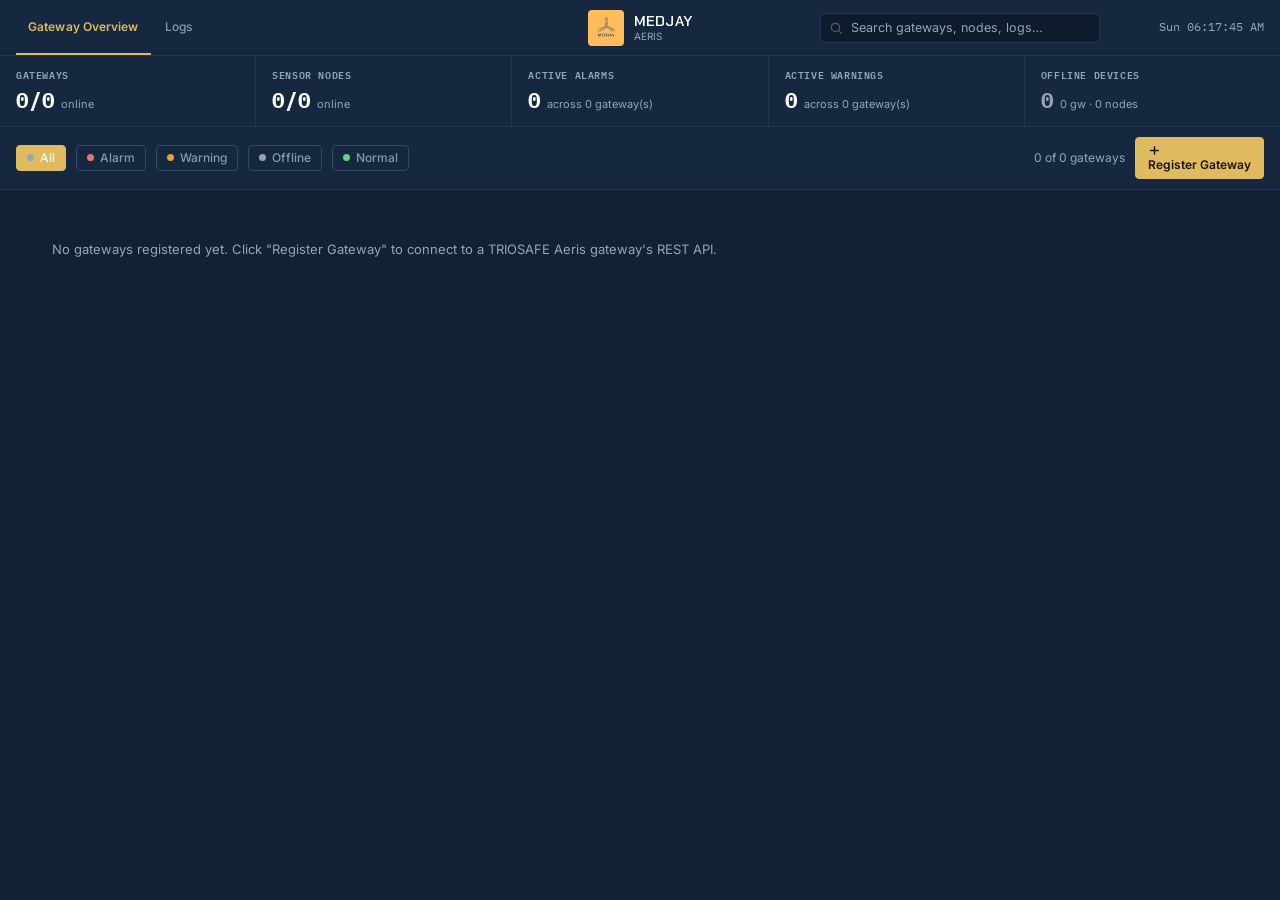
==== commit 563db4de: "Add files via upload" ====
--- a/index.html
+++ b/index.html
@@ -90,7 +90,7 @@
           <span class="status-dot ${reachable?'online':'offline'}"></span>
           <span class="editable-wrap">
             <span class="gw-name">${gw.name}</span>
-            <span class="edit-pencil" data-edit="gw-config" data-gw="${gw.id}" title="Edit gateway">${ICONS.pencil}</span>
+            <span class="edit-pencil" data-edit="gw-config" data-gw="${gw.id}" role="button" tabindex="0" aria-label="Edit gateway ${gw.name}" title="Edit gateway">${ICONS.pencil}</span>
           </span>
         </div>
         <div class="gw-location">${ICONS.pin}<span>${gw.location}</span></div>
@@ -149,7 +149,7 @@
     });
   });
   document.querySelectorAll('[data-edit="gw-config"]').forEach(pencil=>{
-    pencil.addEventListener('click', (e)=>{
+    const openEditor = (e)=>{
       e.stopPropagation();
       if(!requestEditUnlock()) return;
       const gw = GatewayRegistry.get(pencil.dataset.gw);
@@ -159,6 +159,10 @@
       GatewayRegistry.update(gw.id, fields);
       showToast('Gateway config updated');
       render();
+    };
+    pencil.addEventListener('click', openEditor);
+    pencil.addEventListener('keydown', (e)=>{
+      if(e.key==='Enter' || e.key===' '){ e.preventDefault(); openEditor(e); }
     });
   });
   document.querySelectorAll('[data-remove]').forEach(btn=>{
--- a/styles.css
+++ b/styles.css
@@ -7,7 +7,7 @@
     --border-strong: #33495F;
     --text: #FFFFFF;        /* sampled heading white */
     --text-secondary: #819AB2; /* sampled body copy tone */
-    --text-tertiary: #6C8194;  /* brand's dim subtitle hue, lightened for legibility at small sizes */
+    --text-tertiary: #93A6BA;  /* brand's dim subtitle hue, lightened further to clear 4.5:1 on both bg and panel */
 
     --blue: #E0BA5E;        /* primary interactive/brand accent — sampled gold from CTAs & headings */
     --blue-dark: #BDA057;   /* sampled muted gold (section labels) */
@@ -25,7 +25,7 @@
     --red-bg: rgba(233,115,111,0.16);
     --red-border: rgba(233,115,111,0.45);
 
-    --gray: #5A6B80;        /* muted slate, distinct from all status accents */
+    --gray: #93A3B8;        /* muted slate, distinct from all status accents — brightened to meet 4.5:1 for offline text */
     --gray-bg: rgba(90,107,128,0.18);
     --gray-border: rgba(90,107,128,0.4);
 
@@ -242,11 +242,13 @@
     border:1px solid var(--border);
     border-left:3px solid var(--border-strong);
     border-radius:var(--radius);
-    padding:10px 12px;
-    display:flex; flex-direction:column; gap:7px;
+    padding:14px 16px;
+    display:flex; flex-direction:column; gap:9px;
     flex:1 1 270px; /* grows to fill leftover row width — including a partial last row — instead of leaving empty gaps */
     transition:border-color .12s ease, box-shadow .12s ease;
   }
+  .gw-card .gw-footer:first-of-type{ margin-top:2px; }
+  .gw-card .alarm-banner{ margin-top:1px; }
   .gw-card:hover{
     border-color:var(--border-strong);
     box-shadow:0 1px 3px rgba(0,0,0,0.2);
@@ -308,9 +310,9 @@
   .seg-bar .seg-online{background:var(--green);}
   .seg-bar .seg-offline{background:var(--gray-border);}
 
-  .threshold-row{display:flex; align-items:center; gap:12px; font-size:11.5px; color:var(--text-secondary);}
+  .threshold-row{display:flex; align-items:center; gap:12px; font-size:11px; color:var(--text-tertiary);}
   .threshold-row .t-item{display:flex; align-items:center; gap:4px;}
-  .threshold-row .tdot{width:7px; height:7px; border-radius:50%;}
+  .threshold-row .tdot{width:5px; height:5px; border-radius:50%; opacity:.75;}
   .threshold-row .tdot.g{background:var(--green);}
   .threshold-row .tdot.a{background:var(--amber);}
   .threshold-row .tdot.r{background:var(--red);}
@@ -340,9 +342,10 @@
   .buzzer-tag.enabled{color:var(--blue);}
 
   .offline-note{
-    font-size:11.5px; color:var(--gray); background:var(--gray-bg);
-    border:1px solid var(--gray-border); border-radius:var(--radius-sm);
-    padding:5px 8px; font-weight:500;
+    font-size:11.5px; color:var(--text); background:var(--gray-bg);
+    border:1px solid var(--border-strong); border-left:3px solid var(--gray);
+    border-radius:var(--radius-sm);
+    padding:6px 10px; font-weight:600;
   }
 
   /* toast */
@@ -413,7 +416,7 @@
   }
   .node-card{
     background:var(--panel); border:1px solid var(--border); border-left:3px solid var(--border-strong);
-    border-radius:var(--radius); padding:9px 11px; display:flex; flex-direction:column; gap:6px;
+    border-radius:var(--radius); padding:13px 15px; display:flex; flex-direction:column; gap:8px;
     flex:1 1 260px; /* grows to fill leftover row width, including a partial last row */
     cursor:pointer; transition:border-color .12s ease, box-shadow .12s ease;
   }
@@ -428,19 +431,20 @@
 
   /* ---------- Metric progress bars ---------- */
   .metric-row{display:flex; align-items:center; gap:8px; font-size:11px;}
-  .metric-label{width:56px; flex-shrink:0; color:var(--text-tertiary); font-family:var(--mono); text-transform:uppercase; font-size:10px; letter-spacing:.3px;}
-  .metric-bar-track{flex:1; height:6px; border-radius:3px; background:var(--panel-alt); border:1px solid var(--border); overflow:hidden;}
+  .metric-label{min-width:6.5ch; flex-shrink:0; color:var(--text-tertiary); font-family:var(--mono); text-transform:uppercase; font-size:10px; letter-spacing:.3px;}
+  .metric-bar-track{flex:1; height:6px; border-radius:3px; background:var(--panel-alt); border:1px solid var(--border); overflow:hidden; position:relative;}
   .metric-bar-fill{height:100%; border-radius:3px;}
   .metric-bar-fill.ok{background:var(--green);}
   .metric-bar-fill.warn{background:var(--amber);}
   .metric-bar-fill.alarm{background:var(--red);}
-  .metric-value{width:52px; flex-shrink:0; text-align:right; font-family:var(--mono); font-weight:600; font-size:11px;}
+  .metric-bar-track .threshold-tick{position:absolute; top:-1px; bottom:-1px; width:2px; background:var(--text-tertiary); opacity:.7;}
+  .metric-value{min-width:5.5ch; flex-shrink:0; text-align:right; font-family:var(--mono); font-weight:600; font-size:11px;}
 
   /* larger version for sensor detail */
   .metric-row.lg{gap:12px; font-size:13px;}
-  .metric-row.lg .metric-label{width:90px; font-size:11px;}
+  .metric-row.lg .metric-label{min-width:10ch; font-size:11px;}
   .metric-row.lg .metric-bar-track{height:9px;}
-  .metric-row.lg .metric-value{width:64px; font-size:13px;}
+  .metric-row.lg .metric-value{min-width:7ch; font-size:13px;}
 
   /* ---------- Tabs ---------- */
   .tabs{display:flex; gap:2px; padding:0 16px; background:var(--panel); border-bottom:1px solid var(--border);}
@@ -451,7 +455,7 @@
   .detail-grid{display:grid; grid-template-columns:1.1fr 1fr; gap:14px; padding:14px 16px; max-width:1400px; margin:0 auto;}
   @media (max-width:1024px){ .detail-grid{grid-template-columns:1fr;} }
   .panel{background:var(--panel); border:1px solid var(--border); border-radius:var(--radius); padding:14px;}
-  .panel-title{font-family:var(--font-display); font-size:12.5px; font-weight:700; text-transform:uppercase; letter-spacing:.5px; color:var(--text-secondary); margin-bottom:10px; display:flex; align-items:center; justify-content:space-between;}
+  .panel-title{font-family:var(--font-display); font-size:13.5px; font-weight:700; text-transform:uppercase; letter-spacing:.6px; color:var(--text); margin-bottom:12px; display:flex; align-items:center; justify-content:space-between;}
 
   /* ---------- Forms ---------- */
   .form-row{display:flex; align-items:center; justify-content:space-between; gap:10px; padding:7px 0; border-bottom:1px solid var(--border);}
@@ -517,14 +521,21 @@
   .readonly-banner{ background:var(--amber-bg); border:1px solid var(--amber-border); color:var(--amber); border-radius:var(--radius-sm); padding:8px 12px; font-size:12px; margin:12px 16px 0; display:flex; align-items:center; gap:8px; }
   .empty-state{ padding:40px; text-align:center; color:var(--text-tertiary); font-size:13px; }
 
-  /* ---------- Hover-to-reveal edit pencil (password gated) ---------- */
-  .editable-wrap{ display:inline-flex; align-items:center; gap:6px; }
+  /* ---------- Edit pencil (password gated) — always visible, not hover-only,
+     so touch devices can discover it; larger padded hit area; focus-visible
+     ring for keyboard activation. ---------- */
+  .editable-wrap{ display:inline-flex; align-items:center; gap:2px; }
   .edit-pencil{
-    opacity:0; flex-shrink:0; color:var(--text-tertiary); cursor:pointer;
-    transition:opacity .12s ease, color .12s ease;
+    opacity:.55; flex-shrink:0; color:var(--text-tertiary); cursor:pointer;
+    padding:6px; margin:-6px; border-radius:var(--radius-sm);
+    display:inline-flex; align-items:center; justify-content:center;
+    transition:opacity .12s ease, color .12s ease, background .12s ease;
   }
   .editable-wrap:hover .edit-pencil, .editable-wrap:focus-within .edit-pencil{ opacity:1; }
-  .edit-pencil:hover{ color:var(--blue); }
+  .edit-pencil:hover{ color:var(--blue); background:var(--blue-bg); }
+  .edit-pencil:focus-visible{
+    opacity:1; color:var(--blue); outline:2px solid var(--blue); outline-offset:1px;
+  }
   .metric-row .editable-wrap{ margin-left:auto; }
   .config-row{
     display:flex; align-items:center; justify-content:space-between; gap:10px;
